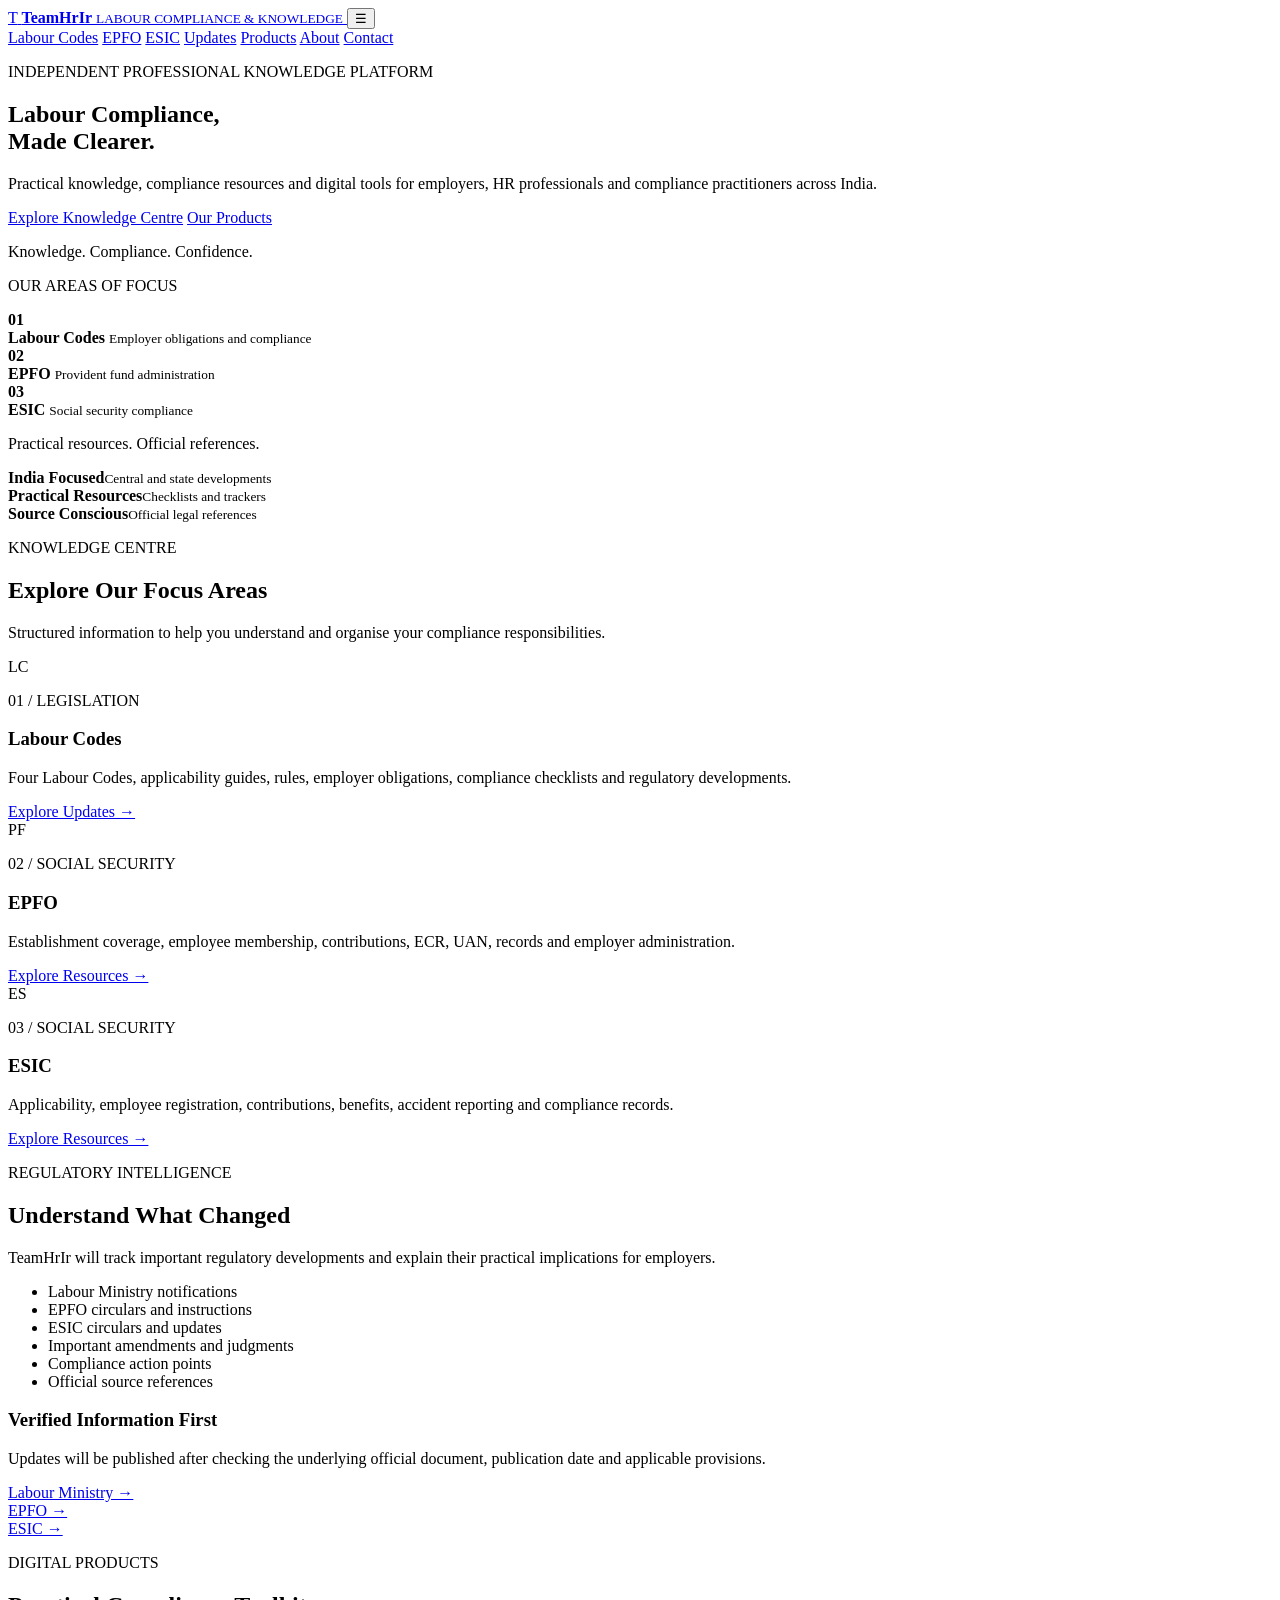
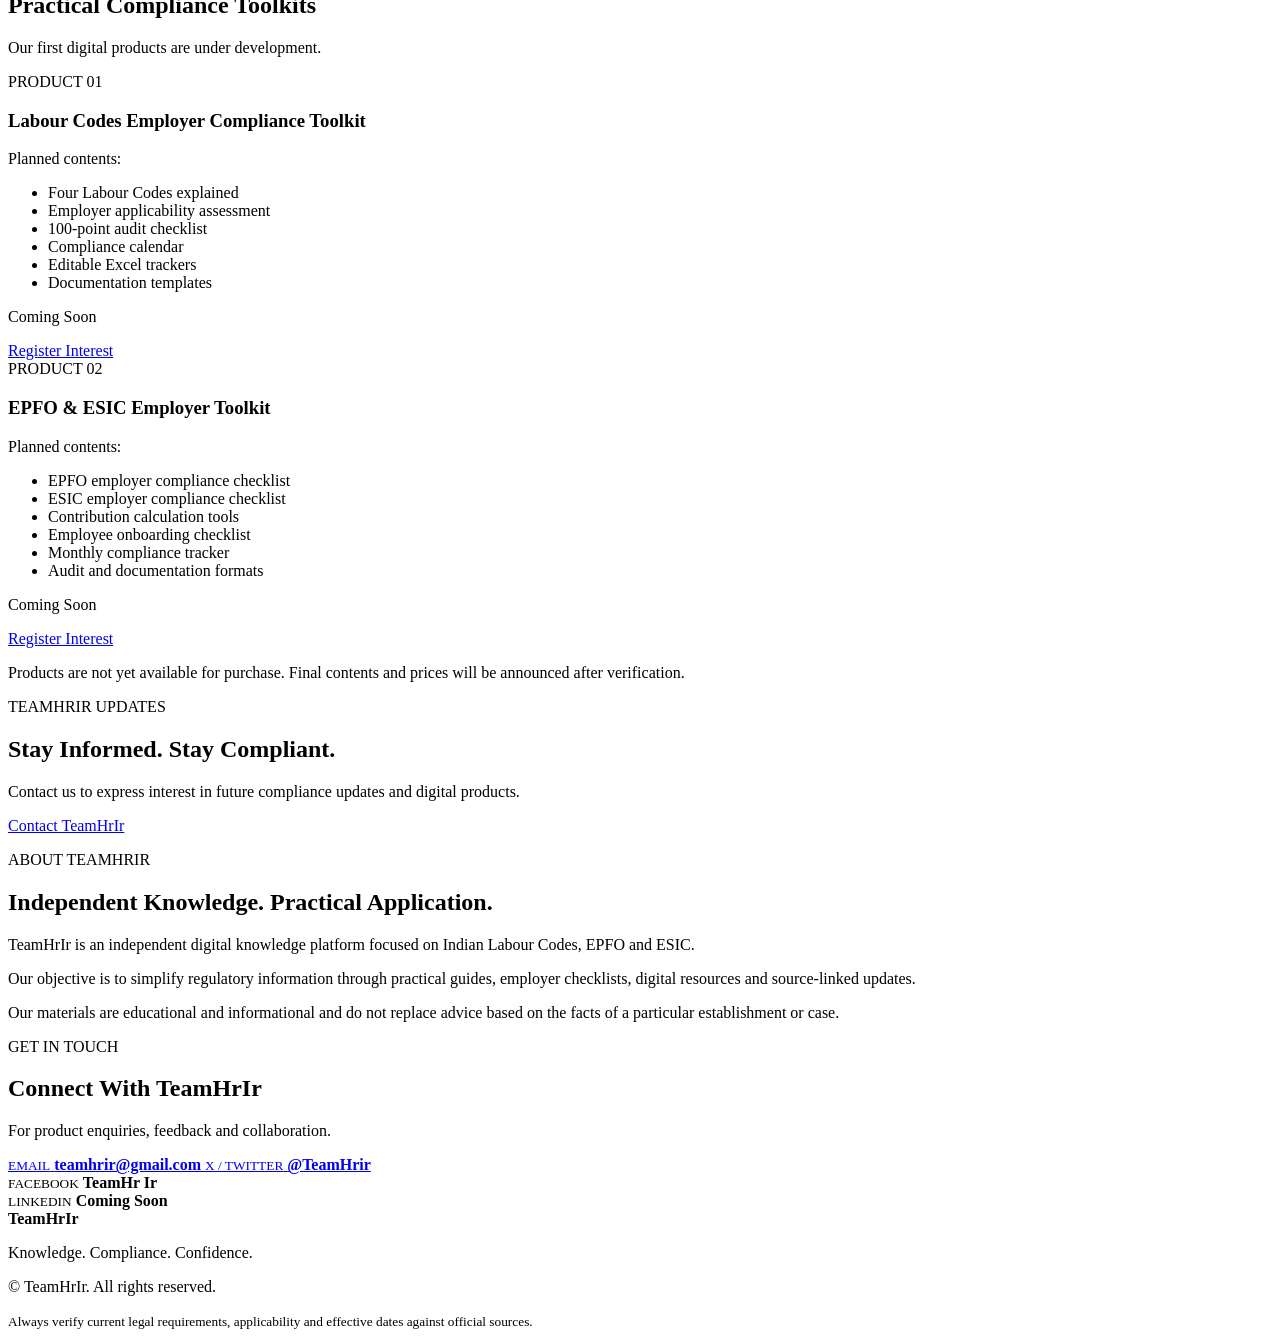
==== index.html @ 647bccf9 "Create index.html" ====
<!DOCTYPE html>
<html lang="en">
<head>
<meta charset="UTF-8">
<meta name="viewport" content="width=device-width, initial-scale=1">
<meta name="description" content="TeamHrIr - Independent Indian Labour Compliance Knowledge Platform">
<meta name="theme-color" content="#142d48">
<title>TeamHrIr | Labour Compliance & Knowledge</title>
<link rel="stylesheet" href="assets/styles.css">
</head>
<body>

<header class="header">
  <div class="nav-wrap">
    <a href="#home" class="brand">
      <span class="logo">T</span>
      <span>
        <strong>TeamHrIr</strong>
        <small>LABOUR COMPLIANCE & KNOWLEDGE</small>
      </span>
    </a>
    <button class="menu-toggle" id="menuToggle">☰</button>
    <nav id="navigation">
      <a href="#labour">Labour Codes</a>
      <a href="#epfo">EPFO</a>
      <a href="#esic">ESIC</a>
      <a href="#updates">Updates</a>
      <a href="#products">Products</a>
      <a href="#about">About</a>
      <a href="#contact" class="nav-button">Contact</a>
    </nav>
  </div>
</header>

<main>
<section class="hero" id="home">
  <div class="container hero-grid">
    <div>
      <p class="eyebrow">INDEPENDENT PROFESSIONAL KNOWLEDGE PLATFORM</p>
      <h1>Labour Compliance,<br><span>Made Clearer.</span></h1>
      <p class="lead">
        Practical knowledge, compliance resources and digital
        tools for employers, HR professionals and compliance
        practitioners across India.
      </p>
      <a href="#resources" class="btn primary">Explore Knowledge Centre</a>
      <a href="#products" class="btn secondary">Our Products</a>
      <p class="tagline">Knowledge. Compliance. Confidence.</p>
    </div>

    <div class="hero-panel">
      <p class="panel-heading">OUR AREAS OF FOCUS</p>
      <div class="focus">
        <b>01</b>
        <div><strong>Labour Codes</strong>
        <small>Employer obligations and compliance</small></div>
      </div>
      <div class="focus">
        <b>02</b>
        <div><strong>EPFO</strong>
        <small>Provident fund administration</small></div>
      </div>
      <div class="focus">
        <b>03</b>
        <div><strong>ESIC</strong>
        <small>Social security compliance</small></div>
      </div>
      <p class="panel-footer">Practical resources. Official references.</p>
    </div>
  </div>
</section>

<section class="trust">
  <div class="container trust-grid">
    <div><strong>India Focused</strong><small>Central and state developments</small></div>
    <div><strong>Practical Resources</strong><small>Checklists and trackers</small></div>
    <div><strong>Source Conscious</strong><small>Official legal references</small></div>
  </div>
</section>

<section class="section" id="resources">
  <div class="container">
    <div class="section-title">
      <p class="eyebrow">KNOWLEDGE CENTRE</p>
      <h2>Explore Our Focus Areas</h2>
      <p>Structured information to help you understand and
      organise your compliance responsibilities.</p>
    </div>

    <div class="cards">

      <article class="card" id="labour">
        <div class="card-icon">LC</div>
        <p class="eyebrow">01 / LEGISLATION</p>
        <h3>Labour Codes</h3>
        <p>Four Labour Codes, applicability guides, rules,
        employer obligations, compliance checklists and
        regulatory developments.</p>
        <a href="#updates">Explore Updates →</a>
      </article>

      <article class="card" id="epfo">
        <div class="card-icon">PF</div>
        <p class="eyebrow">02 / SOCIAL SECURITY</p>
        <h3>EPFO</h3>
        <p>Establishment coverage, employee membership,
        contributions, ECR, UAN, records and employer
        administration.</p>
        <a href="#products">Explore Resources →</a>
      </article>

      <article class="card" id="esic">
        <div class="card-icon">ES</div>
        <p class="eyebrow">03 / SOCIAL SECURITY</p>
        <h3>ESIC</h3>
        <p>Applicability, employee registration, contributions,
        benefits, accident reporting and compliance records.</p>
        <a href="#products">Explore Resources →</a>
      </article>

    </div>
  </div>
</section>

<section class="section soft" id="updates">
  <div class="container split">
    <div>
      <p class="eyebrow">REGULATORY INTELLIGENCE</p>
      <h2>Understand What Changed</h2>
      <p>TeamHrIr will track important regulatory developments
      and explain their practical implications for employers.</p>
      <ul>
        <li>Labour Ministry notifications</li>
        <li>EPFO circulars and instructions</li>
        <li>ESIC circulars and updates</li>
        <li>Important amendments and judgments</li>
        <li>Compliance action points</li>
        <li>Official source references</li>
      </ul>
    </div>
    <div class="update-box">
      <h3>Verified Information First</h3>
      <p>Updates will be published after checking the underlying
      official document, publication date and applicable provisions.</p>
      <a href="https://labour.gov.in" target="_blank">Labour Ministry →</a><br>
      <a href="https://www.epfindia.gov.in" target="_blank">EPFO →</a><br>
      <a href="https://www.esic.gov.in" target="_blank">ESIC →</a>
    </div>
  </div>
</section>

<section class="section" id="products">
  <div class="container">
    <div class="section-title">
      <p class="eyebrow">DIGITAL PRODUCTS</p>
      <h2>Practical Compliance Toolkits</h2>
      <p>Our first digital products are under development.</p>
    </div>

    <div class="cards products">
      <article class="card product">
        <span class="product-label">PRODUCT 01</span>
        <h3>Labour Codes Employer Compliance Toolkit</h3>
        <p>Planned contents:</p>
        <ul>
          <li>Four Labour Codes explained</li>
          <li>Employer applicability assessment</li>
          <li>100-point audit checklist</li>
          <li>Compliance calendar</li>
          <li>Editable Excel trackers</li>
          <li>Documentation templates</li>
        </ul>
        <p class="price">Coming Soon</p>
        <a class="btn primary"
           href="mailto:teamhrir@gmail.com?subject=Labour%20Codes%20Toolkit">
           Register Interest
        </a>
      </article>

      <article class="card product">
        <span class="product-label">PRODUCT 02</span>
        <h3>EPFO & ESIC Employer Toolkit</h3>
        <p>Planned contents:</p>
        <ul>
          <li>EPFO employer compliance checklist</li>
          <li>ESIC employer compliance checklist</li>
          <li>Contribution calculation tools</li>
          <li>Employee onboarding checklist</li>
          <li>Monthly compliance tracker</li>
          <li>Audit and documentation formats</li>
        </ul>
        <p class="price">Coming Soon</p>
        <a class="btn secondary"
           href="mailto:teamhrir@gmail.com?subject=EPFO%20ESIC%20Toolkit">
           Register Interest
        </a>
      </article>
    </div>
    <p class="note">Products are not yet available for purchase.
    Final contents and prices will be announced after verification.</p>
  </div>
</section>

<section class="newsletter">
  <div class="container newsletter-inner">
    <div>
      <p class="eyebrow light">TEAMHRIR UPDATES</p>
      <h2>Stay Informed. Stay Compliant.</h2>
      <p>Contact us to express interest in future compliance
      updates and digital products.</p>
    </div>
    <a class="btn white"
       href="mailto:teamhrir@gmail.com?subject=TeamHrIr%20Updates">
       Contact TeamHrIr
    </a>
  </div>
</section>

<section class="section" id="about">
  <div class="container split">
    <div>
      <p class="eyebrow">ABOUT TEAMHRIR</p>
      <h2>Independent Knowledge. Practical Application.</h2>
    </div>
    <div>
      <p>TeamHrIr is an independent digital knowledge platform
      focused on Indian Labour Codes, EPFO and ESIC.</p>
      <p>Our objective is to simplify regulatory information
      through practical guides, employer checklists, digital
      resources and source-linked updates.</p>
      <p>Our materials are educational and informational and
      do not replace advice based on the facts of a particular
      establishment or case.</p>
    </div>
  </div>
</section>

<section class="contact" id="contact">
  <div class="container split">
    <div>
      <p class="eyebrow light">GET IN TOUCH</p>
      <h2>Connect With TeamHrIr</h2>
      <p>For product enquiries, feedback and collaboration.</p>
    </div>
    <div class="contact-links">
      <a href="mailto:teamhrir@gmail.com">
        <small>EMAIL</small>
        <strong>teamhrir@gmail.com</strong>
      </a>
      <a href="https://x.com/TeamHrir" target="_blank">
        <small>X / TWITTER</small>
        <strong>@TeamHrir</strong>
      </a>
      <div>
        <small>FACEBOOK</small>
        <strong>TeamHr Ir</strong>
      </div>
      <div>
        <small>LINKEDIN</small>
        <strong>Coming Soon</strong>
      </div>
    </div>
  </div>
</section>

</main>

<footer>
  <div class="container footer">
    <strong>TeamHrIr</strong>
    <p>Knowledge. Compliance. Confidence.</p>
    <p>© <span id="year"></span> TeamHrIr. All rights reserved.</p>
    <small>Always verify current legal requirements, applicability
    and effective dates against official sources.</small>
  </div>
</footer>

<script src="assets/site.js"></script>
</body>
</html>
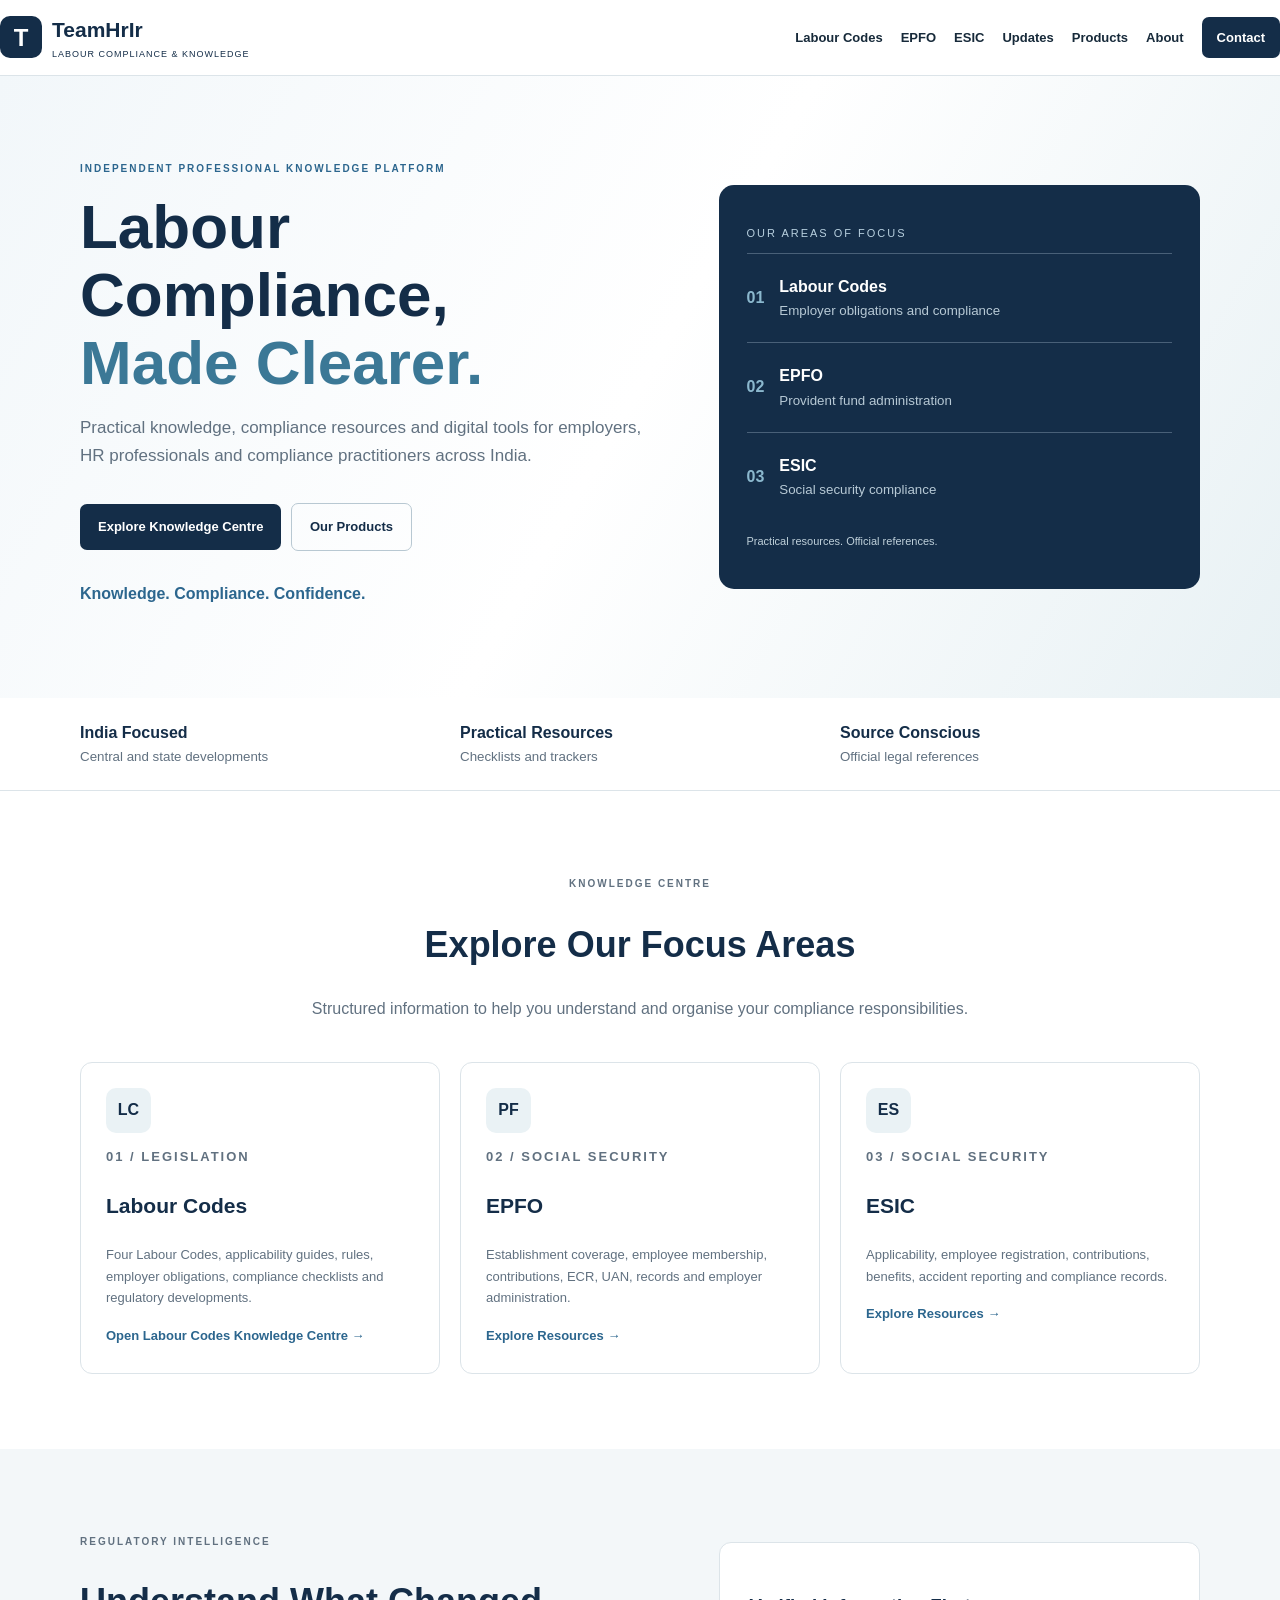
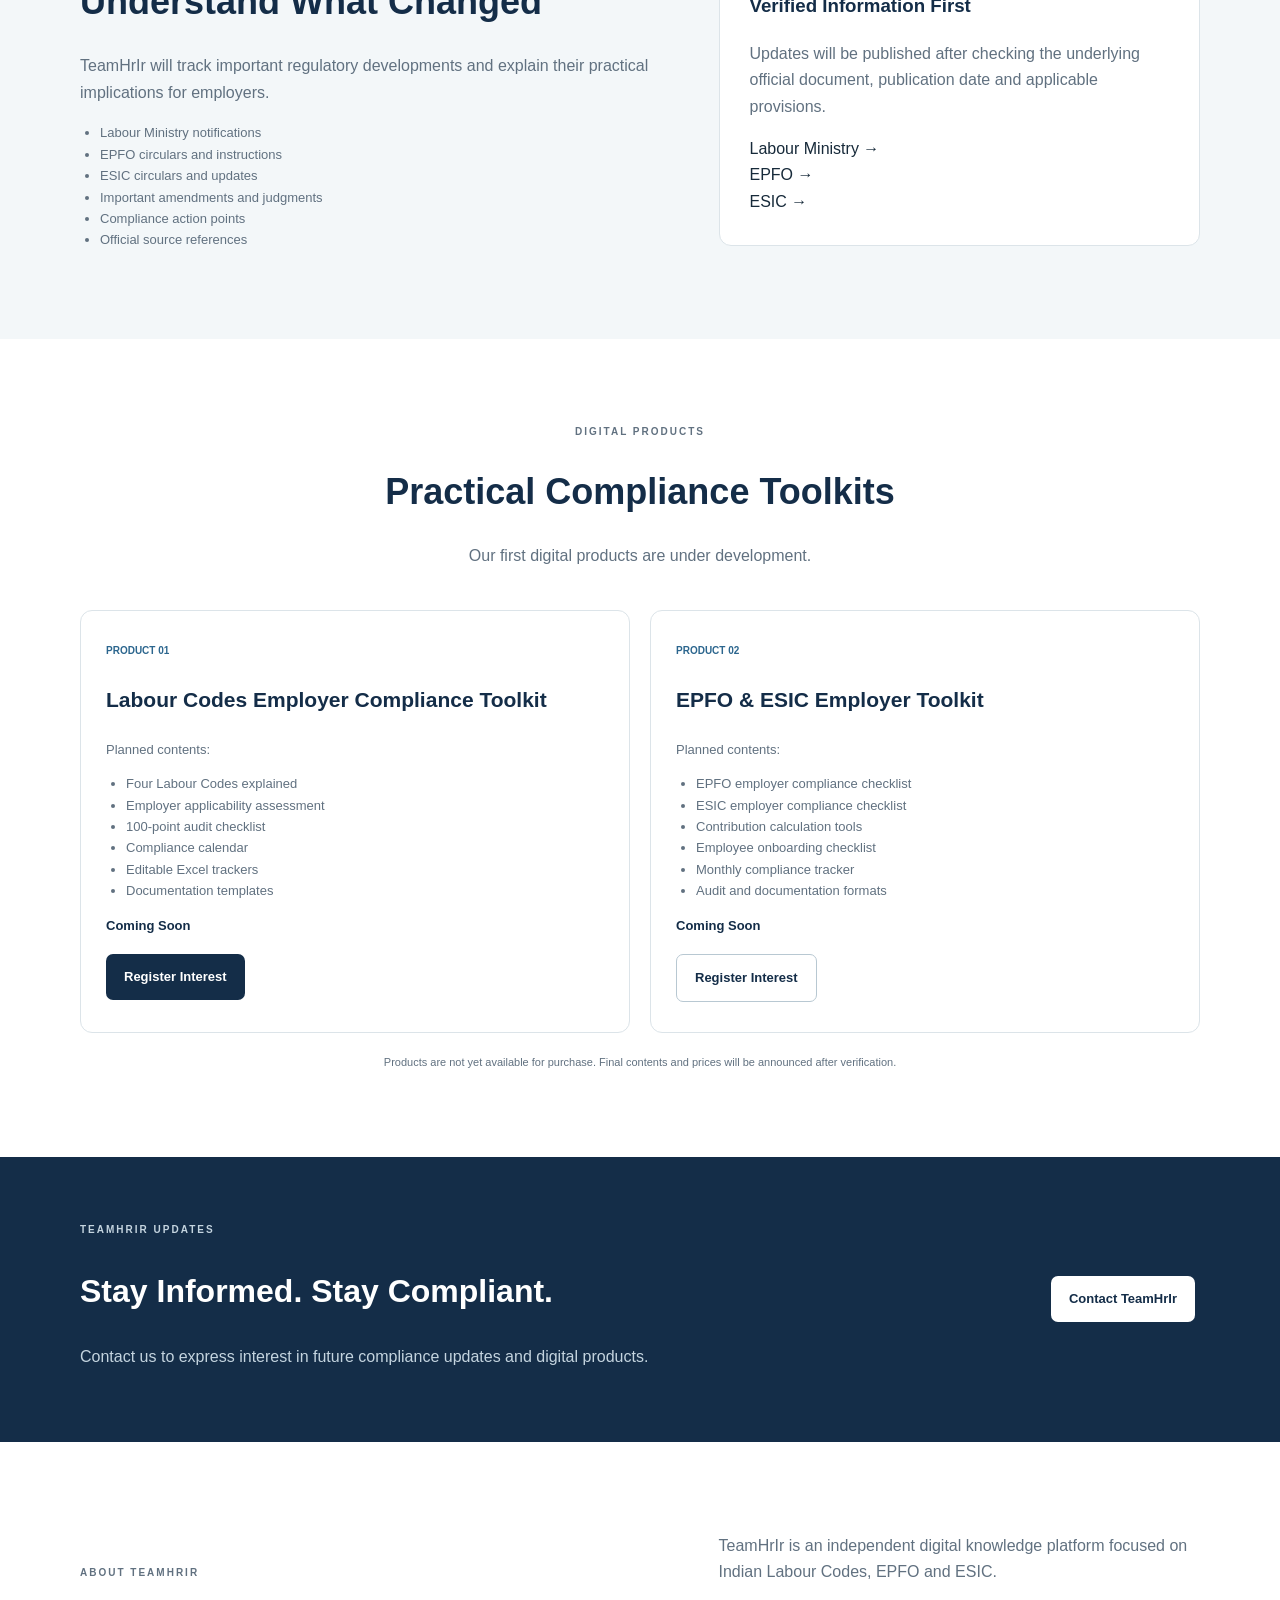
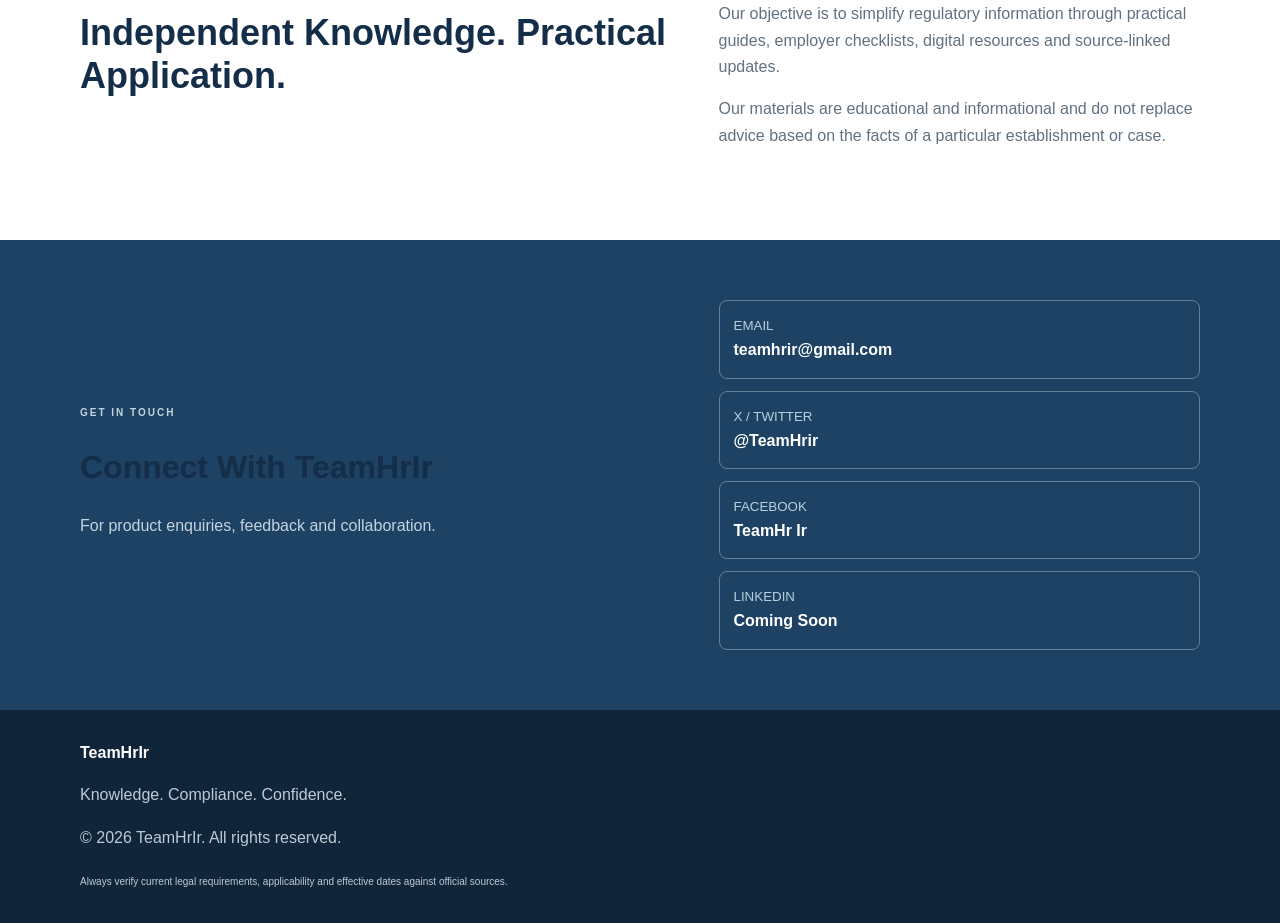
==== commit 567c8faf: "Update index.html" ====
--- a/index.html
+++ b/index.html
@@ -22,7 +22,7 @@
     </a>
     <button class="menu-toggle" id="menuToggle">☰</button>
     <nav id="navigation">
-      <a href="#labour">Labour Codes</a>
+      <a href="labour-codes.html">Labour Codes</a>
       <a href="#epfo">EPFO</a>
       <a href="#esic">ESIC</a>
       <a href="#updates">Updates</a>
@@ -97,7 +97,7 @@
         <p>Four Labour Codes, applicability guides, rules,
         employer obligations, compliance checklists and
         regulatory developments.</p>
-        <a href="#updates">Explore Updates →</a>
+        <a href="labour-codes.html">Open Labour Codes Knowledge Centre →</a>
       </article>
 
       <article class="card" id="epfo">
--- a/assets/styles.css
+++ b/assets/styles.css
@@ -0,0 +1,471 @@
+
+:root {
+  --navy: #142d48;
+  --blue: #2c668e;
+  --ink: #172a3a;
+  --muted: #617180;
+  --soft: #f3f7f9;
+  --line: #dce4e9;
+}
+
+* {
+  box-sizing: border-box;
+}
+
+html {
+  scroll-behavior: smooth;
+  scroll-padding-top: 85px;
+}
+
+body {
+  margin: 0;
+  font-family: Arial, sans-serif;
+  color: var(--ink);
+  line-height: 1.65;
+}
+
+a {
+  color: inherit;
+  text-decoration: none;
+}
+
+.container {
+  width: min(1120px, 92%);
+  margin: auto;
+}
+
+.header {
+  position: sticky;
+  top: 0;
+  z-index: 10;
+  background: white;
+  border-bottom: 1px solid var(--line);
+}
+
+.nav-wrap {
+  min-height: 75px;
+  display: flex;
+  justify-content: space-between;
+  align-items: center;
+  gap: 20px;
+}
+
+.brand {
+  display: flex;
+  align-items: center;
+  gap: 10px;
+  color: var(--navy);
+}
+
+.logo {
+  background: var(--navy);
+  color: white;
+  width: 42px;
+  height: 42px;
+  display: grid;
+  place-items: center;
+  border-radius: 10px;
+  font-size: 24px;
+  font-weight: bold;
+}
+
+.brand strong {
+  display: block;
+  font-size: 21px;
+}
+
+.brand small {
+  display: block;
+  font-size: 9px;
+  letter-spacing: 1px;
+}
+
+nav {
+  display: flex;
+  gap: 18px;
+  align-items: center;
+  font-size: 13px;
+  font-weight: bold;
+}
+
+nav a:hover {
+  color: var(--blue);
+}
+
+.nav-button {
+  background: var(--navy);
+  color: white;
+  padding: 10px 15px;
+  border-radius: 7px;
+}
+
+.menu-toggle {
+  display: none;
+  border: 0;
+  background: white;
+  font-size: 24px;
+}
+
+.hero {
+  padding: 75px 0;
+  background: linear-gradient(120deg, #f2f7fa, white, #e8f1f4);
+}
+
+.hero-grid,
+.split {
+  display: grid;
+  grid-template-columns: 1.1fr .9fr;
+  gap: 50px;
+  align-items: center;
+}
+
+.eyebrow {
+  color: var(--blue);
+  font-size: 10px;
+  font-weight: bold;
+  letter-spacing: 2px;
+}
+
+.hero h1 {
+  font-size: clamp(40px, 5vw, 62px);
+  line-height: 1.1;
+  color: var(--navy);
+  margin: 15px 0;
+}
+
+.hero h1 span {
+  color: #3b7896;
+}
+
+.lead {
+  font-size: 17px;
+  color: var(--muted);
+  margin-bottom: 28px;
+}
+
+.btn {
+  display: inline-block;
+  padding: 12px 18px;
+  border-radius: 7px;
+  font-size: 13px;
+  font-weight: bold;
+  margin: 5px 5px 5px 0;
+}
+
+.primary {
+  background: var(--navy);
+  color: white;
+}
+
+.secondary {
+  border: 1px solid #b8c8d2;
+  color: var(--navy);
+}
+
+.tagline {
+  margin-top: 25px;
+  font-weight: bold;
+  color: var(--blue);
+}
+
+.hero-panel {
+  background: var(--navy);
+  color: white;
+  border-radius: 15px;
+  padding: 28px;
+}
+
+.panel-heading {
+  color: #b8d0df;
+  font-size: 11px;
+  letter-spacing: 2px;
+}
+
+.focus {
+  display: flex;
+  gap: 15px;
+  align-items: center;
+  padding: 20px 0;
+  border-top: 1px solid #496078;
+}
+
+.focus b {
+  color: #8bb8ce;
+}
+
+.focus strong,
+.focus small {
+  display: block;
+}
+
+.focus small {
+  color: #b7c9d5;
+}
+
+.panel-footer {
+  font-size: 11px;
+  color: #bfd0da;
+}
+
+.trust {
+  border-bottom: 1px solid var(--line);
+}
+
+.trust-grid {
+  display: grid;
+  grid-template-columns: repeat(3, 1fr);
+  gap: 20px;
+  padding: 22px 0;
+}
+
+.trust-grid strong,
+.trust-grid small {
+  display: block;
+}
+
+.trust-grid strong {
+  color: var(--navy);
+}
+
+.trust-grid small {
+  color: var(--muted);
+}
+
+.section {
+  padding: 75px 0;
+}
+
+.soft {
+  background: var(--soft);
+}
+
+.section-title {
+  text-align: center;
+  max-width: 680px;
+  margin: 0 auto 40px;
+}
+
+.section-title h2,
+.split h2 {
+  font-size: 36px;
+  line-height: 1.2;
+  color: var(--navy);
+}
+
+.section-title p,
+.split p {
+  color: var(--muted);
+}
+
+.cards {
+  display: grid;
+  grid-template-columns: repeat(3, 1fr);
+  gap: 20px;
+}
+
+.products {
+  grid-template-columns: repeat(2, 1fr);
+}
+
+.card {
+  border: 1px solid var(--line);
+  border-radius: 12px;
+  padding: 25px;
+  background: white;
+}
+
+.card-icon {
+  background: #eaf2f5;
+  color: var(--navy);
+  width: 45px;
+  height: 45px;
+  border-radius: 10px;
+  display: grid;
+  place-items: center;
+  font-weight: bold;
+}
+
+.card h3 {
+  color: var(--navy);
+  font-size: 21px;
+}
+
+.card p {
+  color: var(--muted);
+  font-size: 13px;
+}
+
+.card a:not(.btn) {
+  color: var(--blue);
+  font-weight: bold;
+  font-size: 13px;
+}
+
+.card ul,
+.split ul {
+  color: var(--muted);
+  font-size: 13px;
+  padding-left: 20px;
+}
+
+.update-box {
+  padding: 30px;
+  border: 1px solid var(--line);
+  border-radius: 12px;
+  background: white;
+}
+
+.update-box h3 {
+  color: var(--navy);
+}
+
+.product-label {
+  font-size: 10px;
+  font-weight: bold;
+  color: var(--blue);
+}
+
+.price {
+  font-weight: bold;
+  color: var(--navy) !important;
+}
+
+.note {
+  text-align: center;
+  font-size: 11px;
+  color: var(--muted);
+  margin-top: 20px;
+}
+
+.newsletter {
+  background: var(--navy);
+  color: white;
+  padding: 55px 0;
+}
+
+.newsletter-inner {
+  display: flex;
+  align-items: center;
+  justify-content: space-between;
+  gap: 30px;
+}
+
+.newsletter h2,
+.contact h2 {
+  font-size: 32px;
+}
+
+.newsletter p,
+.contact p {
+  color: #c4d4df;
+}
+
+.light {
+  color: #9bc4d5;
+}
+
+.white {
+  background: white;
+  color: var(--navy);
+}
+
+.contact {
+  background: #1d4264;
+  color: white;
+  padding: 60px 0;
+}
+
+.contact-links {
+  display: grid;
+  gap: 12px;
+}
+
+.contact-links a,
+.contact-links div {
+  border: 1px solid #648097;
+  border-radius: 8px;
+  padding: 14px;
+}
+
+.contact-links small,
+.contact-links strong {
+  display: block;
+}
+
+.contact-links small {
+  color: #b8d0df;
+}
+
+footer {
+  background: #10243a;
+  color: white;
+  padding: 30px 0;
+}
+
+.footer p,
+.footer small {
+  color: #bdcbd5;
+}
+
+.footer small {
+  font-size: 10px;
+}
+
+@media(max-width: 850px) {
+  nav {
+    gap: 10px;
+    font-size: 11px;
+  }
+
+  .hero-grid,
+  .split {
+    gap: 25px;
+  }
+}
+
+@media(max-width: 680px) {
+  .menu-toggle {
+    display: block;
+  }
+
+  nav {
+    display: none;
+    position: absolute;
+    top: 68px;
+    left: 0;
+    right: 0;
+    background: white;
+    padding: 20px;
+    flex-direction: column;
+    align-items: stretch;
+  }
+
+  nav.open {
+    display: flex;
+  }
+
+  .hero-grid,
+  .split,
+  .cards,
+  .products,
+  .trust-grid {
+    grid-template-columns: 1fr;
+  }
+
+  .hero {
+    padding: 45px 0;
+  }
+
+  .hero h1 {
+    font-size: 42px;
+  }
+
+  .section {
+    padding: 55px 0;
+  }
+
+  .newsletter-inner {
+    flex-direction: column;
+    align-items: flex-start;
+  }
+}
